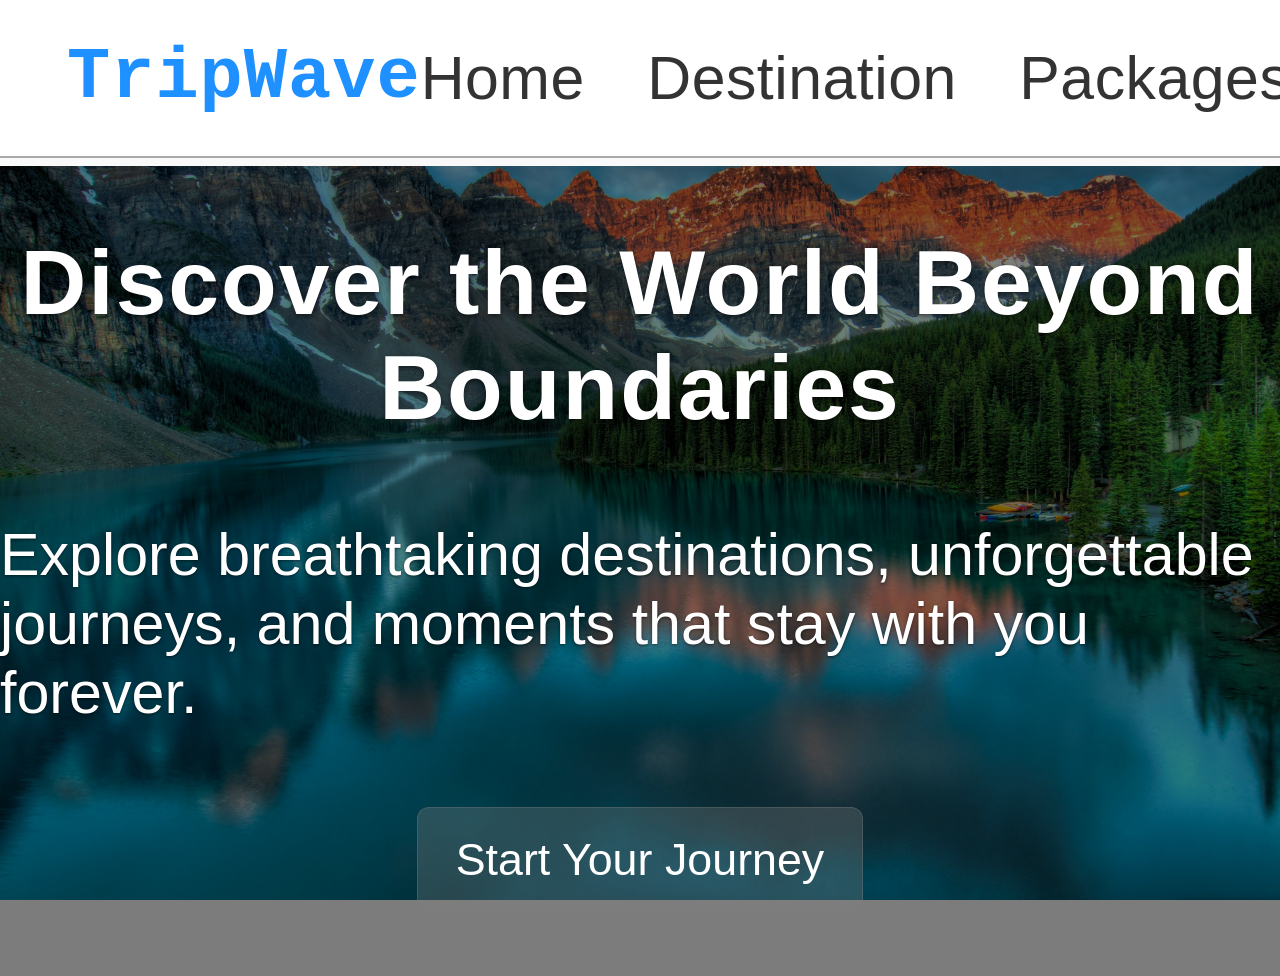
==== index.html @ 829dbd4a "Initial commit" ====
<!DOCTYPE html>
<html lang="en">
<head>

  <meta charset="UTF-8">
  <meta name="viewport" content="width=device-width, initial-scale=1">
  <meta http-equiv="X-UA-Compatible" content="IE=edge">
  <meta name="description" content="TripWave helps you discover beautiful destinations, explore travel packages, and book unforgettable journeys with ease.">
  <meta name="keywords" content="TripWave, travel, destinations, tour packages, book travel, vacation planning">
  <meta name="author" content="TripWave">
  <meta name="robots" content="index, follow">
  <meta property="og:title" content="TripWave - Travel Smarter, Explore More">
  <meta property="og:description" content="Explore destinations, packages, and book your next adventure with TripWave.">
  <meta property="og:type" content="website">
  <meta property="og:url" content="https://www.tripwave.com">
  <meta property="og:image" content="https://www.tripwave.com/assets/og-image.jpg">
  <meta name="twitter:card" content="summary_large_image">
  <meta name="twitter:title" content="TripWave - Discover Your Next Journey">
  <meta name="twitter:description" content="Plan trips, explore destinations, and book travel packages with TripWave.">
  <meta name="twitter:image" content="https://www.tripwave.com/assets/twitter-image.jpg">
  <link rel="preconnect" href="https://fonts.googleapis.com">
  <link rel="preconnect" href="https://fonts.gstatic.com" crossorigin>
  <title>TripWave | Discover Destinations & Travel Packages</title>
  <link rel="stylesheet" href="style.css">
</head>

<body>
  <header class="nav-bar" role="banner">
    <h1 class="logo">TripWave</h1>

    <nav class="nav-right" role="navigation" aria-label="Primary Navigation">
      <ul>
        <li><a href="home.html">Home</a></li>
        <li><a href="destination.html">Destination</a></li>
        <li><a href="packages.html">Packages</a></li>
        <li><a href="contact.html">Contact</a></li>
      </ul>

      <button class="btn" aria-label="Book your travel now">Book Now</button>
    </nav>
  </header>

  <main class="hero-section">
    <section class="hero-content">
        <h2 class="headline">Discover the World Beyond Boundaries</h2>
        <p class="sub-text">Explore breathtaking destinations, unforgettable journeys, and moments that stay with you forever.</p>
        <button class="journey">Start Your Journey</button>
    </section>

  </main>
  <script src="script.js" defer></script>

</body>
</html>
---- style.css ----
* {
  margin: 0;
  padding: 0;
  box-sizing: border-box;
}

body {
  font-family: "Poppins", sans-serif;
  background: #f9f9f9;
  color: #222;
}

.nav-bar {
  position: sticky;
  top: 0;
  width: 100%;
  background: #fff;
  backdrop-filter: blur(10px);
  transition: background 0.3s ease, box-shadow 0.3s ease;
  box-shadow: 0 2px rgba(128, 128, 128, 0.658);
  z-index: 1000;
  display: flex;
  justify-content: space-between;
  align-items: center;
  padding: 1.5rem 5%;
}
.nav-right {
  display: flex;
  align-items: center;
  gap: 2rem;
}

.logo {
  font-size: 4.5rem;
  font-weight: 700;
  color: #1e90ff;
  letter-spacing: 1px;
  display: flex;
  align-items: center;
  height: 100%;
  margin-left: 3px;
  font-family: "Courier New", Courier, monospace;
}

.nav-bar ul {
  list-style: none;
  display: flex;
  align-items: center;
  gap: 3.9rem;
  padding: 1.2rem 0;
}

.nav-bar a {
  text-decoration: none;
  color: #333333;
  font-weight: 500;
  letter-spacing: 0.5px;
  transition: color 0.3s ease, transform 0.3s ease;
  font-size: 3.8rem;
}

.nav-bar a:hover {
  color: #00bfff;
  transform: translateY(-2px);
}

.btn {
  width: 256px;
  height: 105px;
  border-radius: 12px;
  background-color: #ff7a59;
  color: #fff;
  font-weight: 600;
  font-size: 2.8rem;
  border: none;
  cursor: pointer;
}

.hero-section {
  background-image: url("images/background.jpg");
  width: 100%;
  height: 90vh;
  background-repeat: no-repeat;
  background-size: cover;
  margin-top: 10px;
  background-attachment: fixed;
  display: flex;
  align-items: center;
  justify-content: center;
  position: relative;
  color: #fff;
}

.hero-section::before {
  content: "";
  position: absolute;
  top: 0;
  left: 0;
  width: 100%;
  height: 100%;
  background-color: rgba(0, 0, 0, 0.5);
  z-index: 1;
}

.hero-section * {
  position: relative;
  z-index: 2;
}
.hero-content{
    display: flex;
    flex-direction: column;
    align-items: center;
    gap: 80px;
}
.headline {
  font-size: 5.7rem;
  text-align: center;
  font-weight: 700;
  letter-spacing: 2px;
  text-shadow: 0 2px 5px rgba(0, 0, 0, 0.5);
}

.sub-text {
  font-size: 3.7rem;
  text-shadow: 0 1px 3px rgba(0, 0, 0, 0.5);
}

.journey {
  width: 446px;
  height: 105px;
  border-radius: 12px;
  font-size: 2.8rem;
  cursor: pointer;
  background-color: rgba(128, 128, 128, 0.315);
  color: #fff;
  border: 1px solid rgba(128, 128, 128, 0.315);
}
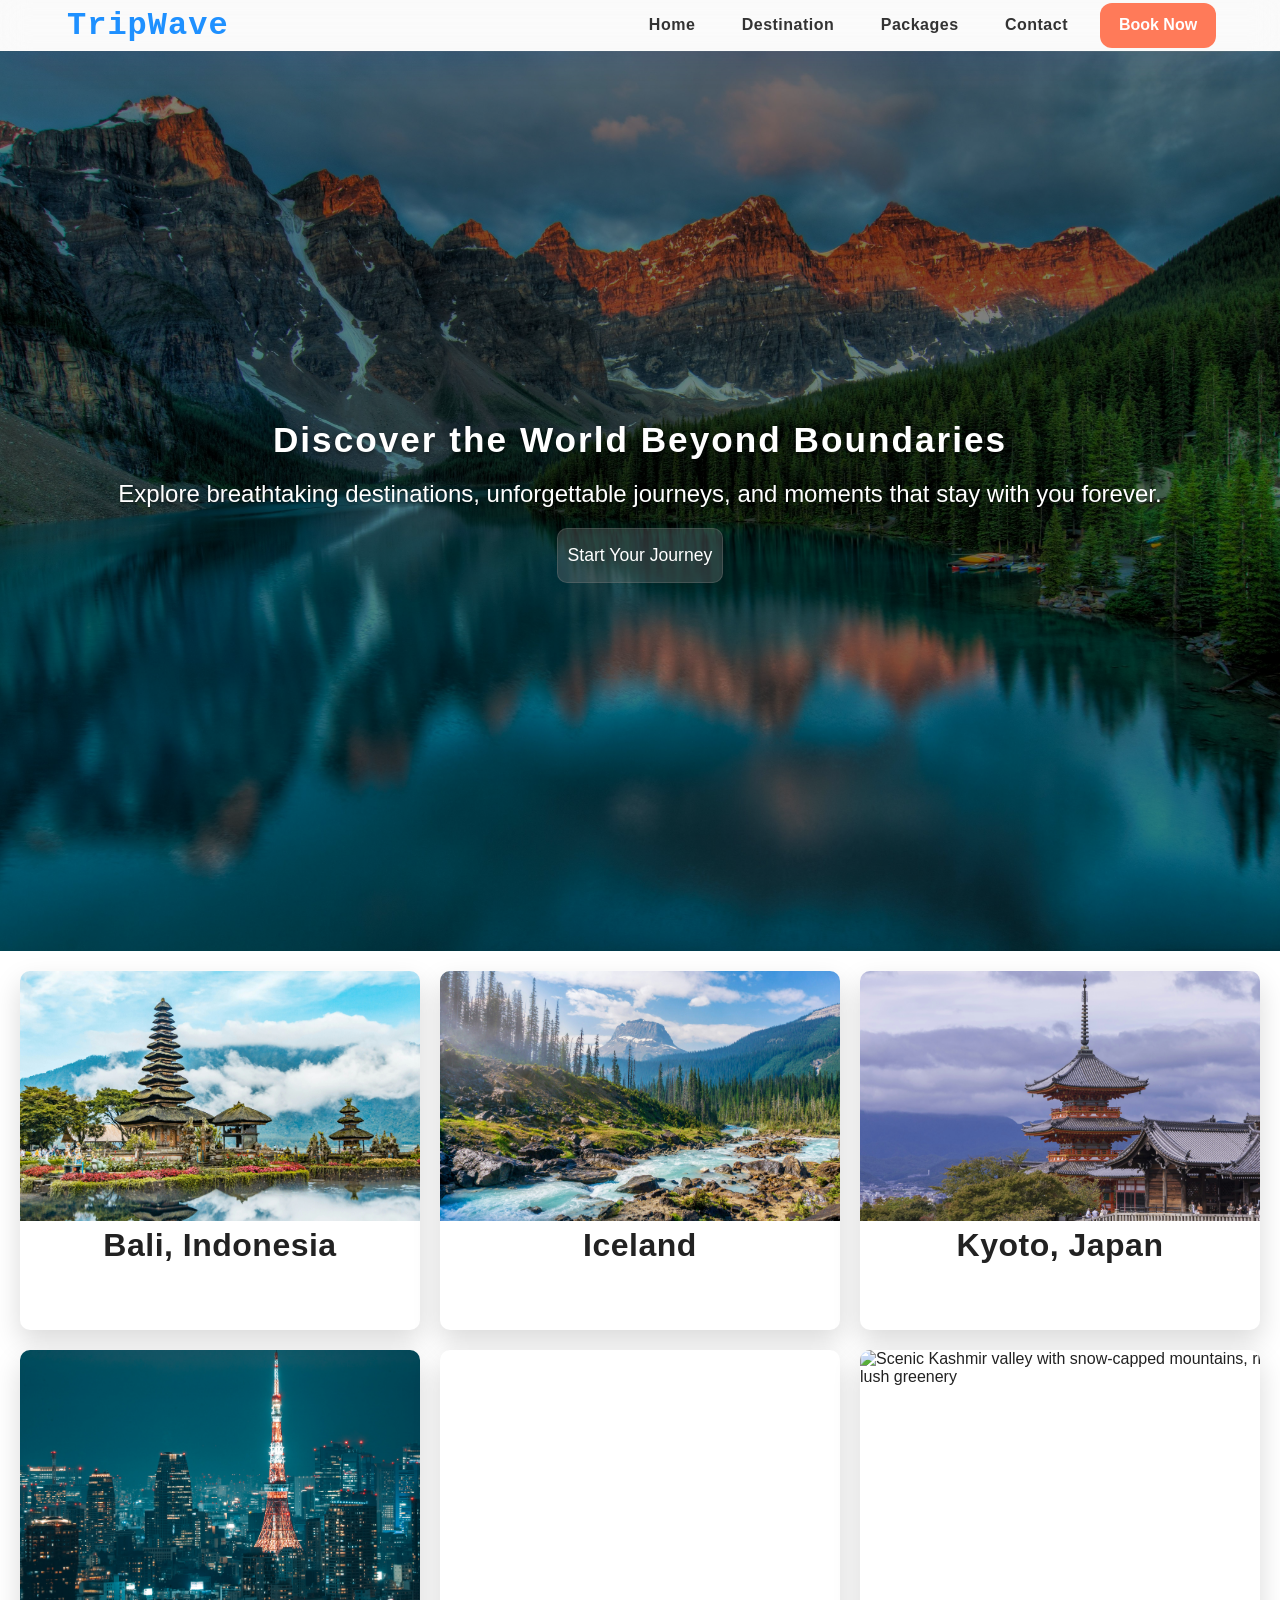
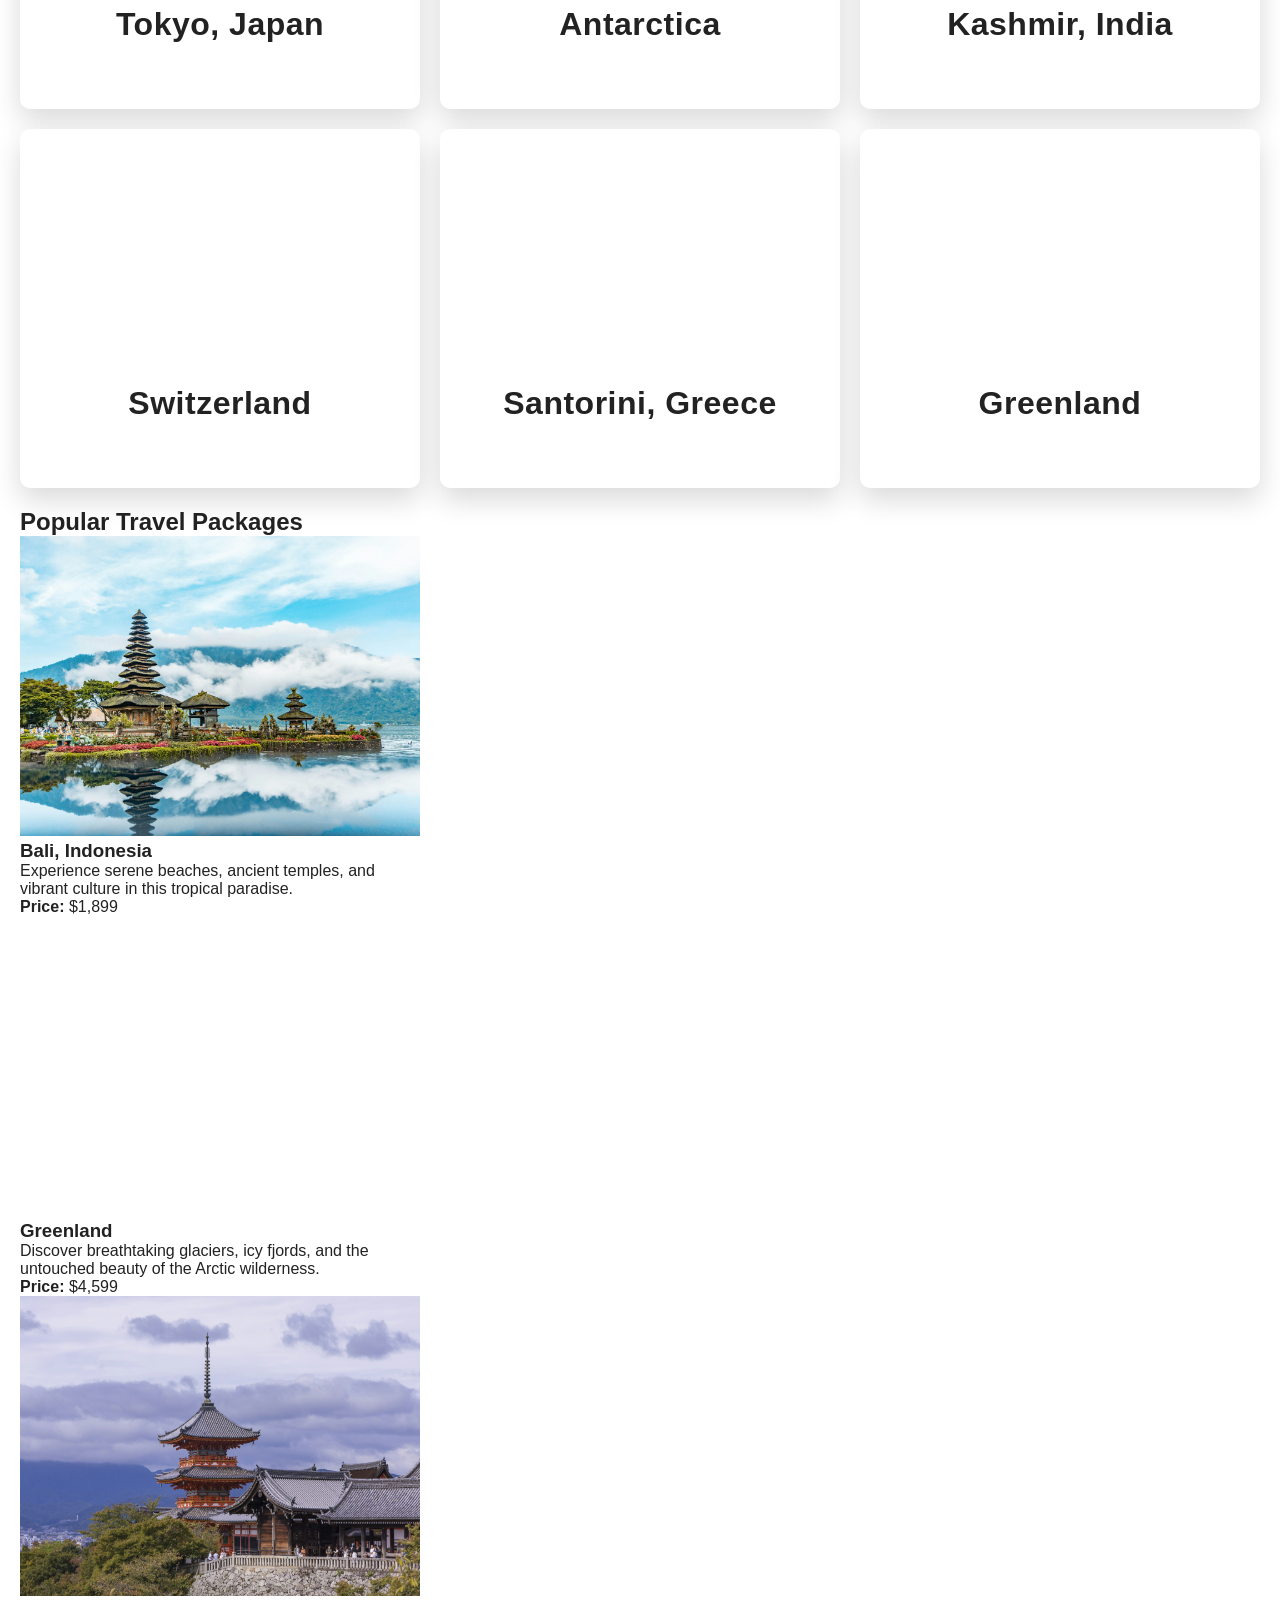
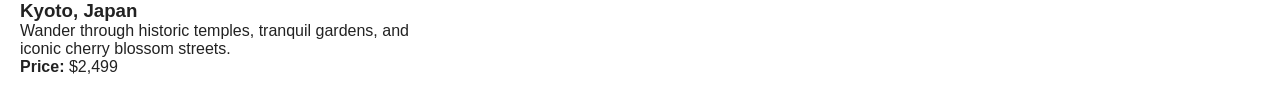
==== commit a56b752c: "Add destination images and styles" ====
--- a/index.html
+++ b/index.html
@@ -1,11 +1,13 @@
 <!DOCTYPE html>
 <html lang="en">
+
 <head>
 
   <meta charset="UTF-8">
   <meta name="viewport" content="width=device-width, initial-scale=1">
   <meta http-equiv="X-UA-Compatible" content="IE=edge">
-  <meta name="description" content="TripWave helps you discover beautiful destinations, explore travel packages, and book unforgettable journeys with ease.">
+  <meta name="description"
+    content="TripWave helps you discover beautiful destinations, explore travel packages, and book unforgettable journeys with ease.">
   <meta name="keywords" content="TripWave, travel, destinations, tour packages, book travel, vacation planning">
   <meta name="author" content="TripWave">
   <meta name="robots" content="index, follow">
@@ -42,13 +44,112 @@
 
   <main class="hero-section">
     <section class="hero-content">
-        <h2 class="headline">Discover the World Beyond Boundaries</h2>
-        <p class="sub-text">Explore breathtaking destinations, unforgettable journeys, and moments that stay with you forever.</p>
-        <button class="journey">Start Your Journey</button>
+      <h2 class="headline">Discover the World Beyond Boundaries</h2>
+      <p class="sub-text">Explore breathtaking destinations, unforgettable journeys, and moments that stay with you
+        forever.</p>
+      <button class="journey">Start Your Journey</button>
+    </section>
+  </main>
+
+  <section class="destination" aria-label="Top travel destinations">
+    <article class="destination-card">
+      <img src="images/bali-temple.jpg" alt="Ancient Balinese temple surrounded by lush greenery in Bali" loading="lazy"
+        decoding="async" width="400" height="300">
+      <h3>Bali, Indonesia</h3>
+    </article>
+
+    <article class="destination-card">
+      <img src="images/iceland.jpg" alt="Snow-covered mountains and icy landscapes in Greenland" loading="lazy"
+        decoding="async" width="400" height="300">
+      <h3>Iceland</h3>
+    </article>
+
+    <article class="destination-card">
+      <img src="images/japan.jpg" alt="Traditional Japanese street with cherry blossom trees" loading="lazy"
+        decoding="async" width="400" height="300">
+      <h3>Kyoto, Japan</h3>
+    </article>
+
+    <article class="destination-card">
+      <img src="images/tokyo.jpg" alt="Tokyo city skyline at night with illuminated skyscrapers" loading="lazy"
+        decoding="async" width="400" height="300">
+      <h3>Tokyo, Japan</h3>
+    </article>
+
+    <article class="destination-card">
+      <img src="images/antarctica.jpg" alt="Snow-covered ice formations and glaciers in Antarctica under a clear sky"
+        loading="lazy" decoding="async" width="400" height="300">
+      <h3>Antarctica</h3>
+    </article>
+
+    <article class="destination-card">
+      <img src="images/kashmir.jpg" alt="Scenic Kashmir valley with snow-capped mountains, rivers, and lush greenery"
+        loading="lazy" decoding="async" width="400" height="300">
+      <h3>Kashmir, India</h3>
+    </article>
+
+    <article class="destination-card">
+      <img src="images/switzerland.jpg"
+        alt="Swiss Alps landscape with snow-covered mountains, green meadows, and alpine houses" loading="lazy"
+        decoding="async" width="400" height="300">
+      <h3>Switzerland</h3>
+    </article>
+
+    <article class="destination-card">
+      <img src="images/santorini.jpg"
+        alt="Whitewashed buildings with blue domes overlooking the sea in Santorini, Greece" loading="lazy"
+        decoding="async" width="400" height="300">
+      <h3>Santorini, Greece</h3>
+    </article>
+
+    <article class="destination-card">
+      <img src="images/greenland.jpg"
+        alt="Whitewashed buildings with blue domes overlooking the sea in Santorini, Greece" loading="lazy"
+        decoding="async" width="400" height="300">
+      <h3>Greenland</h3>
+    </article>
+
+    <section class="package-container" aria-labelledby="package-heading">
+      <h2 class="package-heading">Popular Travel Packages</h2>
+        
+      <div class="package-grid">
+
+        <article class="package-card">
+          <img src="images/bali-temple.jpg" alt="Ancient Balinese temple surrounded by lush greenery in Bali"
+          loading="lazy" decoding="async" width="400" height="300">
+          <h3>Bali, Indonesia</h3>
+          <p>
+            Experience serene beaches, ancient temples, and vibrant culture in this
+            tropical paradise.
+          </p>
+          <p class="package-price"><strong>Price:</strong> $1,899</p>
+        </article>
+        
+        <article class="package-card">
+          <img src="images/greenland.jpg" alt="Snow-covered mountains and icy landscapes in Greenland" loading="lazy"
+          decoding="async" width="400" height="300">
+          <h3>Greenland</h3>
+          <p>
+            Discover breathtaking glaciers, icy fjords, and the untouched beauty of
+            the Arctic wilderness.
+          </p>
+          <p class="package-price"><strong>Price:</strong> $4,599</p>
+        </article>
+        
+        <article class="package-card">
+          <img src="images/japan.jpg" alt="Traditional Japanese street with cherry blossom trees" loading="lazy"
+          decoding="async" width="400" height="300">
+          <h3>Kyoto, Japan</h3>
+          <p>
+            Wander through historic temples, tranquil gardens, and iconic cherry
+            blossom streets.
+          </p>
+          <p class="package-price"><strong>Price:</strong> $2,499</p>
+        </article>
+      </div>
     </section>
 
-  </main>
-  <script src="script.js" defer></script>
+    <script src="script.js" defer></script>
+</body>
 
-</body>
-</html>
+</html>
--- a/style.css
+++ b/style.css
@@ -14,16 +14,19 @@
   position: sticky;
   top: 0;
   width: 100%;
-  background: #fff;
-  backdrop-filter: blur(10px);
-  transition: background 0.3s ease, box-shadow 0.3s ease;
-  box-shadow: 0 2px rgba(128, 128, 128, 0.658);
+  background: rgba(255, 255, 255, 0.18); /* translucent glass */
+  backdrop-filter: blur(14px);
+  -webkit-backdrop-filter: blur(14px); /* Safari support */
+  border-bottom: 1px solid rgba(255, 255, 255, 0.3);
+  box-shadow: 0 8px 32px rgba(31, 38, 135, 0.15);
   z-index: 1000;
   display: flex;
   justify-content: space-between;
   align-items: center;
-  padding: 1.5rem 5%;
+  padding: 0 5%;
+  transition: background 0.3s ease, box-shadow 0.3s ease;
 }
+
 .nav-right {
   display: flex;
   align-items: center;
@@ -31,7 +34,7 @@
 }
 
 .logo {
-  font-size: 4.5rem;
+  font-size: 2rem;
   font-weight: 700;
   color: #1e90ff;
   letter-spacing: 1px;
@@ -46,17 +49,17 @@
   list-style: none;
   display: flex;
   align-items: center;
-  gap: 3.9rem;
-  padding: 1.2rem 0;
+  gap: 2.9rem;
+  padding: 1rem 0;
 }
 
 .nav-bar a {
   text-decoration: none;
   color: #333333;
-  font-weight: 500;
+  font-weight: 600;
   letter-spacing: 0.5px;
   transition: color 0.3s ease, transform 0.3s ease;
-  font-size: 3.8rem;
+  font-size: 1rem;
 }
 
 .nav-bar a:hover {
@@ -65,13 +68,13 @@
 }
 
 .btn {
-  width: 256px;
-  height: 105px;
+  width: 116px;
+  height: 45px;
   border-radius: 12px;
   background-color: #ff7a59;
   color: #fff;
   font-weight: 600;
-  font-size: 2.8rem;
+  font-size: 1rem;
   border: none;
   cursor: pointer;
 }
@@ -79,11 +82,10 @@
 .hero-section {
   background-image: url("images/background.jpg");
   width: 100%;
-  height: 90vh;
+  height: 100vh;
   background-repeat: no-repeat;
   background-size: cover;
-  margin-top: 10px;
-  background-attachment: fixed;
+  background-position: center;
   display: flex;
   align-items: center;
   justify-content: center;
@@ -102,36 +104,93 @@
   z-index: 1;
 }
 
-.hero-section * {
+.hero-content {
+  display: flex;
+  flex-direction: column;
+  align-items: center;
+  gap: 20px;
   position: relative;
   z-index: 2;
 }
-.hero-content{
-    display: flex;
-    flex-direction: column;
-    align-items: center;
-    gap: 80px;
-}
 .headline {
-  font-size: 5.7rem;
+  font-size: 2.2rem;
   text-align: center;
   font-weight: 700;
   letter-spacing: 2px;
   text-shadow: 0 2px 5px rgba(0, 0, 0, 0.5);
+  position: relative;
+  z-index: 2;
 }
 
 .sub-text {
-  font-size: 3.7rem;
+  font-size: 1.5rem;
   text-shadow: 0 1px 3px rgba(0, 0, 0, 0.5);
+  position: relative;
+  z-index: 2;
 }
 
 .journey {
-  width: 446px;
-  height: 105px;
-  border-radius: 12px;
-  font-size: 2.8rem;
+  width: 166px;
+  height: 55px;
+  border-radius: 10px;
+  font-size: 1.1rem;
   cursor: pointer;
   background-color: rgba(128, 128, 128, 0.315);
   color: #fff;
   border: 1px solid rgba(128, 128, 128, 0.315);
+  position: relative;
+  z-index: 2;
 }
+
+.destination {
+  display: grid;
+  grid-template-columns: repeat(3, 1fr);
+  gap: 20px;
+  padding: 20px;
+  background: #ffffff;
+}
+
+.destination-card {
+  display: grid;
+  grid-template-rows: 180px auto 50px;
+  border-radius: 10px;
+  overflow: hidden;
+  background: #fff;
+  box-shadow: 0 12px 28px rgba(0, 0, 0, 0.15);
+  transition: transform 0.4s ease, box-shadow 0.4s ease;
+}
+
+.destination-card img {
+  width: 120%;
+  height: 250px;
+  object-fit: cover;
+  display: block;
+}
+
+.destination-card h3 {
+  padding: 1rem;
+  margin-top: 60px;
+  font-size: 2rem;
+  text-align: center;
+  color: #222;
+  letter-spacing: 0.5px;
+}
+
+.destination-card:hover {
+  transform: translateY(-8px);
+  box-shadow: 0 20px 40px rgba(0, 0, 0, 0.25);
+}
+
+.fade-element{
+  opacity: 0;
+  transition: opacity 0.5s ease-in-out;
+}
+.fade-element .visible{
+  opacity: 1;
+}
+/* Accessibility: reduced motion */
+@media (prefers-reduced-motion: reduce) {
+  .destination-card {
+    transition: none;
+  }
+}
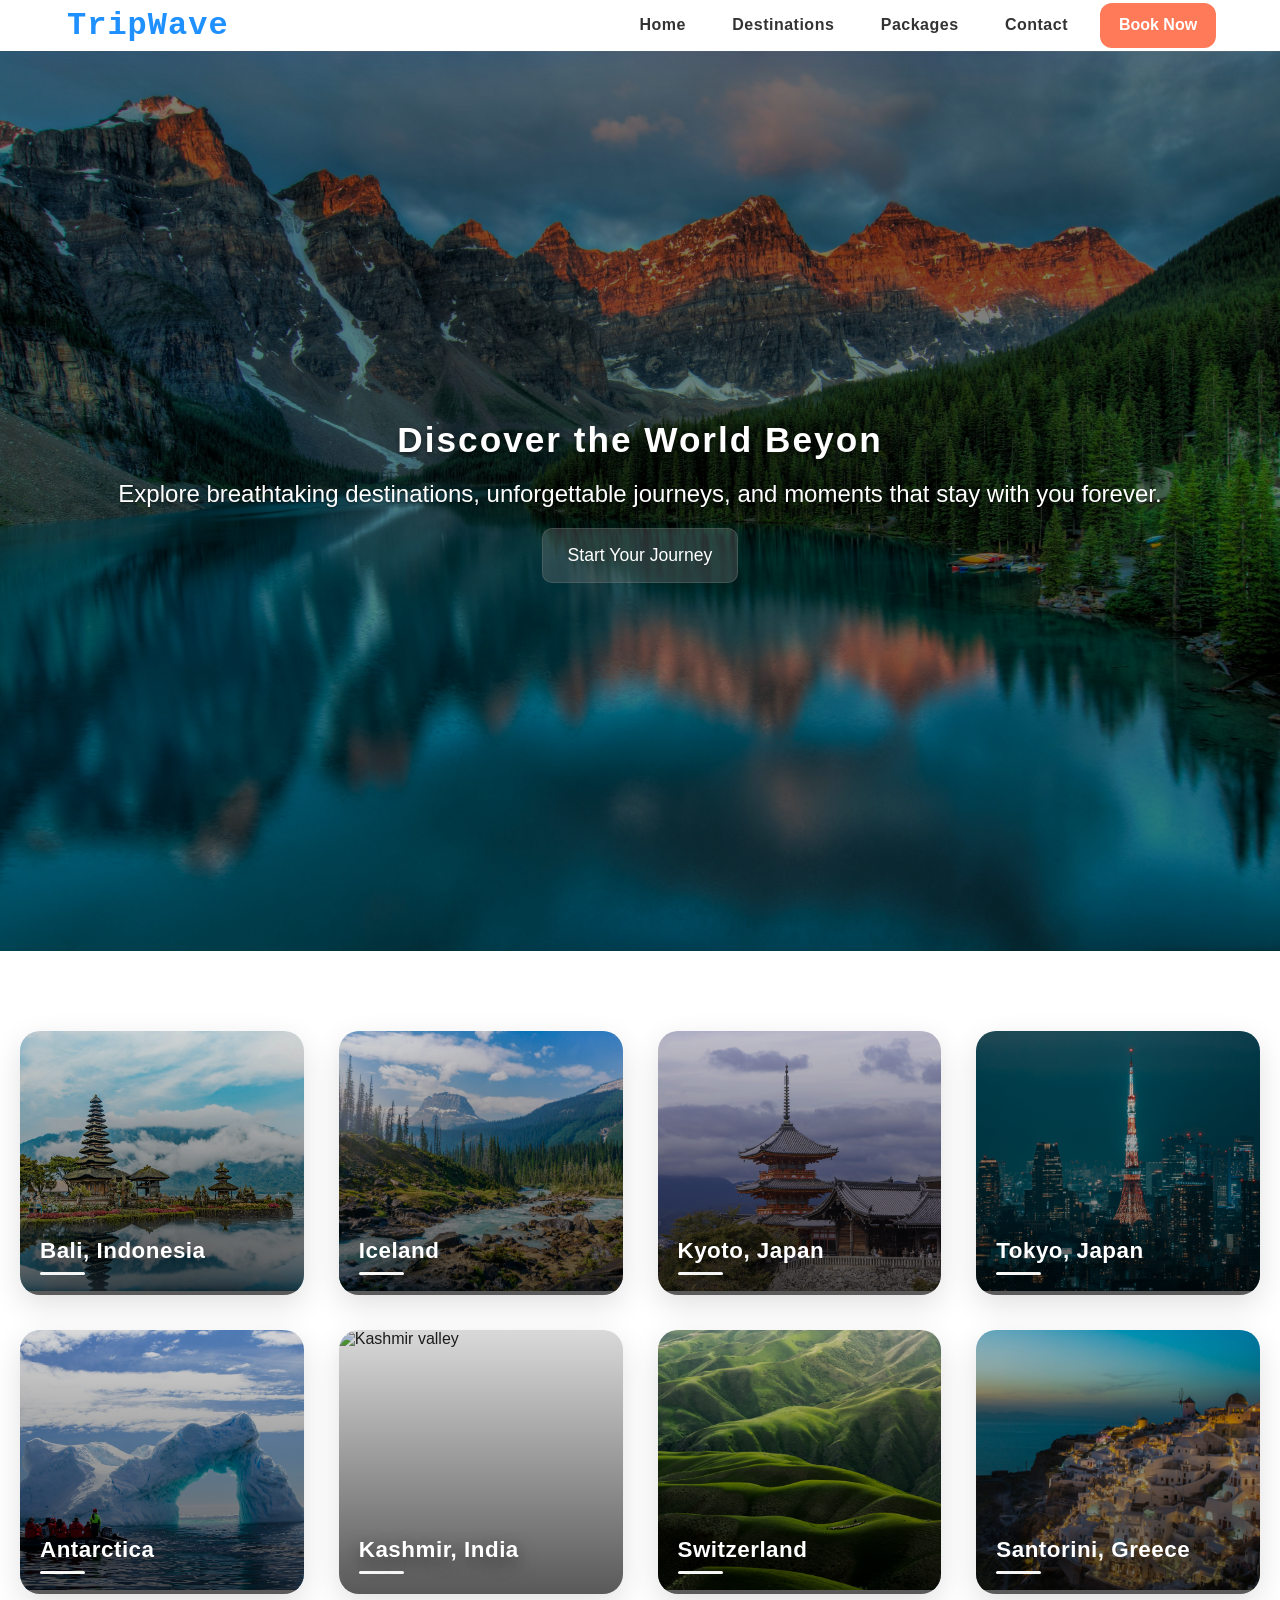
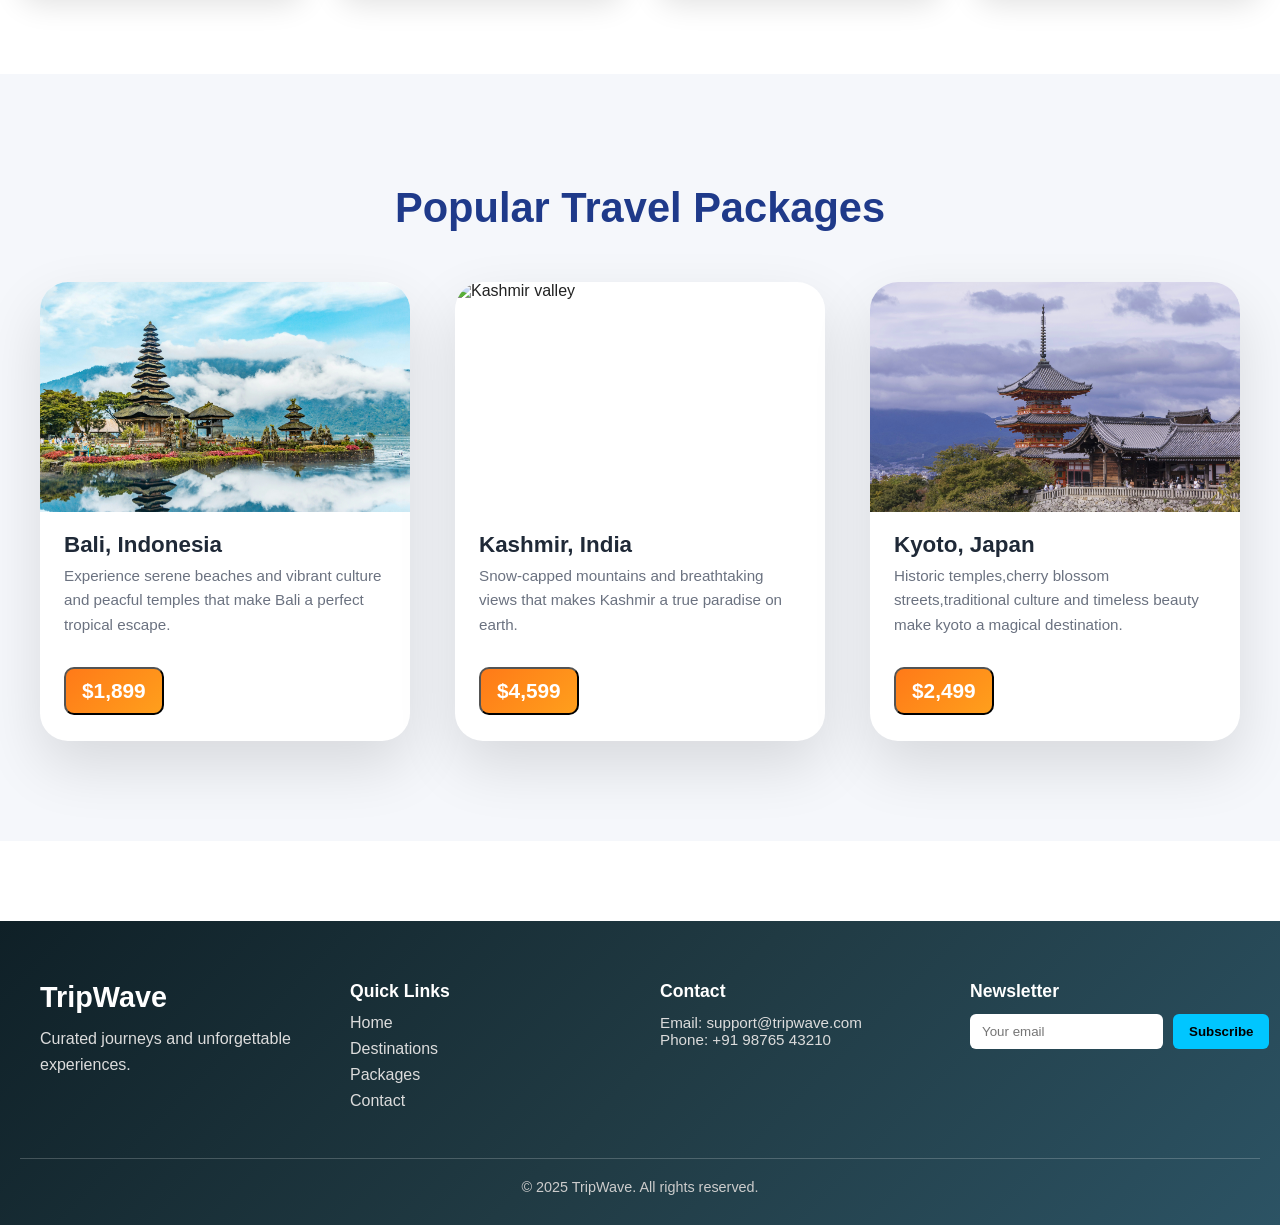
==== commit 8c602df6: "Home page is completed" ====
--- a/index.html
+++ b/index.html
@@ -1,155 +1,172 @@
 <!DOCTYPE html>
 <html lang="en">
-
 <head>
-
   <meta charset="UTF-8">
   <meta name="viewport" content="width=device-width, initial-scale=1">
-  <meta http-equiv="X-UA-Compatible" content="IE=edge">
-  <meta name="description"
-    content="TripWave helps you discover beautiful destinations, explore travel packages, and book unforgettable journeys with ease.">
-  <meta name="keywords" content="TripWave, travel, destinations, tour packages, book travel, vacation planning">
+
+  <!-- SEO -->
+  <meta name="description" content="TripWave helps you discover beautiful destinations, explore travel packages, and book unforgettable journeys with ease.">
+  <meta name="keywords" content="TripWave, travel, destinations, tour packages, vacation planning">
   <meta name="author" content="TripWave">
-  <meta name="robots" content="index, follow">
+
+  <!-- Social -->
   <meta property="og:title" content="TripWave - Travel Smarter, Explore More">
-  <meta property="og:description" content="Explore destinations, packages, and book your next adventure with TripWave.">
+  <meta property="og:description" content="Explore destinations and book your next adventure with TripWave.">
   <meta property="og:type" content="website">
-  <meta property="og:url" content="https://www.tripwave.com">
-  <meta property="og:image" content="https://www.tripwave.com/assets/og-image.jpg">
-  <meta name="twitter:card" content="summary_large_image">
-  <meta name="twitter:title" content="TripWave - Discover Your Next Journey">
-  <meta name="twitter:description" content="Plan trips, explore destinations, and book travel packages with TripWave.">
-  <meta name="twitter:image" content="https://www.tripwave.com/assets/twitter-image.jpg">
-  <link rel="preconnect" href="https://fonts.googleapis.com">
-  <link rel="preconnect" href="https://fonts.gstatic.com" crossorigin>
-  <title>TripWave | Discover Destinations & Travel Packages</title>
+
+  <!-- Hero preload -->
+  <link rel="preload" as="image" href="images/background.jpg" fetchpriority="high">
+
+  <title>TripWave | Discover Destinations</title>
   <link rel="stylesheet" href="style.css">
 </head>
 
 <body>
-  <header class="nav-bar" role="banner">
-    <h1 class="logo">TripWave</h1>
 
-    <nav class="nav-right" role="navigation" aria-label="Primary Navigation">
-      <ul>
-        <li><a href="home.html">Home</a></li>
-        <li><a href="destination.html">Destination</a></li>
-        <li><a href="packages.html">Packages</a></li>
-        <li><a href="contact.html">Contact</a></li>
-      </ul>
+<!-- ================= Header ================= -->
+<header class="nav-bar" role="banner">
+  <h1 class="logo">TripWave</h1>
 
-      <button class="btn" aria-label="Book your travel now">Book Now</button>
-    </nav>
-  </header>
+  <nav class="nav-right" aria-label="Primary Navigation">
+    <ul>
+      <li><a href="home.html">Home</a></li>
+      <li><a href="destination.html">Destinations</a></li>
+      <li><a href="packages.html">Packages</a></li>
+      <li><a href="contact.html">Contact</a></li>
+    </ul>
+    <button class="btn">Book Now</button>
+  </nav>
+</header>
 
-  <main class="hero-section">
-    <section class="hero-content">
-      <h2 class="headline">Discover the World Beyond Boundaries</h2>
-      <p class="sub-text">Explore breathtaking destinations, unforgettable journeys, and moments that stay with you
-        forever.</p>
-      <button class="journey">Start Your Journey</button>
-    </section>
-  </main>
+<main>
 
-  <section class="destination" aria-label="Top travel destinations">
+<!-- ================= Hero ================= -->
+<section class="hero-section">
+  <div class="hero-content">
+    <h2 class="headline"></h2>
+    <p class="sub-text">
+      Explore breathtaking destinations, unforgettable journeys, and moments that stay with you forever.
+    </p>
+    <button class="journey">Start Your Journey</button>
+  </div>
+</section>
+
+<!-- ================= Destinations ================= -->
+<section class="destination-section" aria-label="Top travel destinations">
+
+  <div class="destination">
     <article class="destination-card">
-      <img src="images/bali-temple.jpg" alt="Ancient Balinese temple surrounded by lush greenery in Bali" loading="lazy"
-        decoding="async" width="400" height="300">
+      <img src="images/bali-temple.jpg" alt="Balinese temple in Bali" loading="lazy">
       <h3>Bali, Indonesia</h3>
     </article>
 
     <article class="destination-card">
-      <img src="images/iceland.jpg" alt="Snow-covered mountains and icy landscapes in Greenland" loading="lazy"
-        decoding="async" width="400" height="300">
+      <img src="images/iceland.jpg" alt="Iceland snowy mountains" loading="lazy">
       <h3>Iceland</h3>
     </article>
 
     <article class="destination-card">
-      <img src="images/japan.jpg" alt="Traditional Japanese street with cherry blossom trees" loading="lazy"
-        decoding="async" width="400" height="300">
+      <img src="images/japan.jpg" alt="Kyoto cherry blossom street" loading="lazy">
       <h3>Kyoto, Japan</h3>
     </article>
 
     <article class="destination-card">
-      <img src="images/tokyo.jpg" alt="Tokyo city skyline at night with illuminated skyscrapers" loading="lazy"
-        decoding="async" width="400" height="300">
+      <img src="images/tokyo.jpg" alt="Tokyo city skyline" loading="lazy">
       <h3>Tokyo, Japan</h3>
     </article>
 
     <article class="destination-card">
-      <img src="images/antarctica.jpg" alt="Snow-covered ice formations and glaciers in Antarctica under a clear sky"
-        loading="lazy" decoding="async" width="400" height="300">
+      <img src="images/antarctica.jpg" alt="Antarctica glaciers" loading="lazy">
       <h3>Antarctica</h3>
     </article>
 
     <article class="destination-card">
-      <img src="images/kashmir.jpg" alt="Scenic Kashmir valley with snow-capped mountains, rivers, and lush greenery"
-        loading="lazy" decoding="async" width="400" height="300">
+      <img src="images/kashmir.jpg" alt="Kashmir valley" loading="lazy">
       <h3>Kashmir, India</h3>
     </article>
 
     <article class="destination-card">
-      <img src="images/switzerland.jpg"
-        alt="Swiss Alps landscape with snow-covered mountains, green meadows, and alpine houses" loading="lazy"
-        decoding="async" width="400" height="300">
+      <img src="images/switzerland.jpg" alt="Swiss Alps" loading="lazy">
       <h3>Switzerland</h3>
     </article>
 
     <article class="destination-card">
-      <img src="images/santorini.jpg"
-        alt="Whitewashed buildings with blue domes overlooking the sea in Santorini, Greece" loading="lazy"
-        decoding="async" width="400" height="300">
+      <img src="images/santorini.jpg" alt="Santorini blue domes" loading="lazy">
       <h3>Santorini, Greece</h3>
     </article>
+  </div>
+</section>
 
-    <article class="destination-card">
-      <img src="images/greenland.jpg"
-        alt="Whitewashed buildings with blue domes overlooking the sea in Santorini, Greece" loading="lazy"
-        decoding="async" width="400" height="300">
-      <h3>Greenland</h3>
+<!-- ================= Packages ================= -->
+<section class="package-container" aria-labelledby="package-heading">
+  <h2 id="package-heading" class="package-heading">Popular Travel Packages</h2>
+
+  <div class="package-grid">
+    <article class="package-card">
+      <img src="images/bali-temple.jpg" alt="Bali temple" loading="lazy">
+      <h3>Bali, Indonesia</h3>
+      <p>Experience serene beaches and vibrant culture and peacful temples that make Bali a perfect tropical escape.</p>
+      <button class="package-price">$1,899</button>
     </article>
 
-    <section class="package-container" aria-labelledby="package-heading">
-      <h2 class="package-heading">Popular Travel Packages</h2>
-        
-      <div class="package-grid">
+    <article class="package-card">
+      <img src="images/kashmir.jpg" alt="Kashmir valley" loading="lazy">
+      <h3>Kashmir, India</h3>
+      <p>Snow-capped mountains and breathtaking views that makes Kashmir a true paradise on earth.</p>
+      <button class="package-price">$4,599</button>
+    </article>
 
-        <article class="package-card">
-          <img src="images/bali-temple.jpg" alt="Ancient Balinese temple surrounded by lush greenery in Bali"
-          loading="lazy" decoding="async" width="400" height="300">
-          <h3>Bali, Indonesia</h3>
-          <p>
-            Experience serene beaches, ancient temples, and vibrant culture in this
-            tropical paradise.
-          </p>
-          <p class="package-price"><strong>Price:</strong> $1,899</p>
-        </article>
-        
-        <article class="package-card">
-          <img src="images/greenland.jpg" alt="Snow-covered mountains and icy landscapes in Greenland" loading="lazy"
-          decoding="async" width="400" height="300">
-          <h3>Greenland</h3>
-          <p>
-            Discover breathtaking glaciers, icy fjords, and the untouched beauty of
-            the Arctic wilderness.
-          </p>
-          <p class="package-price"><strong>Price:</strong> $4,599</p>
-        </article>
-        
-        <article class="package-card">
-          <img src="images/japan.jpg" alt="Traditional Japanese street with cherry blossom trees" loading="lazy"
-          decoding="async" width="400" height="300">
-          <h3>Kyoto, Japan</h3>
-          <p>
-            Wander through historic temples, tranquil gardens, and iconic cherry
-            blossom streets.
-          </p>
-          <p class="package-price"><strong>Price:</strong> $2,499</p>
-        </article>
-      </div>
-    </section>
+    <article class="package-card">
+      <img src="images/japan.jpg" alt="Kyoto street" loading="lazy">
+      <h3>Kyoto, Japan</h3>
+      <p>Historic temples,cherry blossom streets,traditional culture and timeless beauty make kyoto a magical destination.</p>
+      <button class="package-price">$2,499</button>
+    </article>
+  </div>
+</section>
 
-    <script src="script.js" defer></script>
+</main>
+
+<!-- ================= Footer ================= -->
+<footer class="contact">
+  <div class="footer-container">
+
+    <div class="footer-brand">
+      <h2>TripWave</h2>
+      <p>Curated journeys and unforgettable experiences.</p>
+    </div>
+
+    <nav class="footer-links" aria-label="Footer Navigation">
+      <h3>Quick Links</h3>
+      <ul>
+        <li><a href="#">Home</a></li>
+        <li><a href="#">Destinations</a></li>
+        <li><a href="#">Packages</a></li>
+        <li><a href="#">Contact</a></li>
+      </ul>
+    </nav>
+
+    <div class="footer-contact">
+      <h3>Contact</h3>
+      <p>Email: support@tripwave.com</p>
+      <p>Phone: +91 98765 43210</p>
+    </div>
+
+    <div class="footer-newsletter">
+      <h3>Newsletter</h3>
+      <form>
+        <input type="email" placeholder="Your email" required>
+        <button type="submit">Subscribe</button>
+      </form>
+    </div>
+
+  </div>
+
+  <div class="footer-bottom">
+    <p>© 2025 TripWave. All rights reserved.</p>
+  </div>
+</footer>
+
+<script src="script.js" defer></script>
 </body>
-
-</html>+</html>
--- a/style.css
+++ b/style.css
@@ -3,10 +3,12 @@
   padding: 0;
   box-sizing: border-box;
 }
+html{
+  scroll-behavior: smooth;
+}
 
 body {
   font-family: "Poppins", sans-serif;
-  background: #f9f9f9;
   color: #222;
 }
 
@@ -14,9 +16,9 @@
   position: sticky;
   top: 0;
   width: 100%;
-  background: rgba(255, 255, 255, 0.18); /* translucent glass */
-  backdrop-filter: blur(14px);
-  -webkit-backdrop-filter: blur(14px); /* Safari support */
+  background: rgba(255, 255, 255, 0.15); 
+  backdrop-filter: blur(10px);
+  -webkit-backdrop-filter: blur(10px);
   border-bottom: 1px solid rgba(255, 255, 255, 0.3);
   box-shadow: 0 8px 32px rgba(31, 38, 135, 0.15);
   z-index: 1000;
@@ -130,7 +132,7 @@
 }
 
 .journey {
-  width: 166px;
+  width: 196px;
   height: 55px;
   border-radius: 10px;
   font-size: 1.1rem;
@@ -141,56 +143,314 @@
   position: relative;
   z-index: 2;
 }
-
+/* Destination Section */
 .destination {
+  padding: 80px 20px;
+  max-width: 1300px;
+  margin: auto;
   display: grid;
-  grid-template-columns: repeat(3, 1fr);
-  gap: 20px;
-  padding: 20px;
+  grid-template-columns: repeat(auto-fit, minmax(280px, 1fr));
+  gap: 35px;
+}
+
+/* Destination Card */
+.destination-card {
+  position: relative;
+  border-radius: 20px;
+  overflow: hidden;
+  cursor: pointer;
+  box-shadow: 0 10px 30px rgba(0, 0, 0, 0.12);
+  transition: transform 0.4s ease, box-shadow 0.4s ease;
+}
+
+/* Lift on hover */
+.destination-card:hover {
+  transform: translateY(-8px);
+  box-shadow: 0 22px 55px rgba(0, 0, 0, 0.2);
+}
+
+/* Image */
+.destination-card img {
+  width: 100%;
+  height: 260px;
+  object-fit: cover;
+  transition: transform 0.6s ease;
+}
+
+/* Image zoom */
+.destination-card:hover img {
+  transform: scale(1.12);
+}
+
+/* Gradient overlay */
+.destination-card::after {
+  content: "";
+  position: absolute;
+  inset: 0;
+  background: linear-gradient(to top, rgba(0, 0, 0, 0.65), rgba(0, 0, 0, 0.15));
+}
+
+/* Destination name overlay */
+.destination-card h3 {
+  position: absolute;
+  bottom: 20px;
+  left: 20px;
+  z-index: 2;
+  color: #ffffff;
+  font-size: 1.4rem;
+  font-weight: 700;
+  letter-spacing: 0.5px;
+  text-shadow: 0 6px 18px rgba(0, 0, 0, 0.6);
+}
+
+/* Accent underline */
+.destination-card h3::after {
+  content: "";
+  display: block;
+  width: 45px;
+  height: 3px;
   background: #ffffff;
-}
-
-.destination-card {
+  margin-top: 8px;
+  border-radius: 2px;
+}
+
+/* Package Section */
+.package-container {
+  padding: 80px 20px;
+  background: #f7f9fc;
+}
+
+.package-heading {
+  text-align: center;
+  font-size: 2.4rem;
+  font-weight: 700;
+  margin-bottom: 50px;
+  color: #1f2937;
+}
+
+/* Grid */
+.package-grid {
   display: grid;
-  grid-template-rows: 180px auto 50px;
-  border-radius: 10px;
+  grid-template-columns: repeat(auto-fit, minmax(320px, 1fr));
+  gap: 36px;
+  max-width: 1280px;
+  margin: auto;
+}
+
+/* Card */
+.package-card {
+  background: #ffffff;
+  border-radius: 18px;
   overflow: hidden;
-  background: #fff;
-  box-shadow: 0 12px 28px rgba(0, 0, 0, 0.15);
-  transition: transform 0.4s ease, box-shadow 0.4s ease;
-}
-
-.destination-card img {
-  width: 120%;
-  height: 250px;
+  box-shadow: 0 8px 24px rgba(0, 0, 0, 0.08);
+  transition: transform 0.3s ease, box-shadow 0.3s ease;
+  will-change: transform;
+}
+
+/* Hover (GPU-friendly) */
+.package-card:hover {
+  transform: translateY(-8px);
+  box-shadow: 0 16px 40px rgba(0, 0, 0, 0.12);
+}
+
+/* Image */
+.package-card img {
+  width: 100%;
+  height: 260px;
   object-fit: cover;
   display: block;
 }
 
-.destination-card h3 {
-  padding: 1rem;
-  margin-top: 60px;
-  font-size: 2rem;
+/* Content */
+.package-card h3 {
+  font-size: 1.45rem;
+  margin: 20px 22px 10px;
+  color: #111827;
+}
+
+.package-card p {
+  margin: 0 22px 14px;
+  font-size: 1rem;
+  color: #4b5563;
+  line-height: 1.6;
+}
+
+/* Package Section */
+
+.package-container {
+  padding: 100px 20px;
+  background: #f5f7fb;
+}
+
+.package-heading {
   text-align: center;
-  color: #222;
-  letter-spacing: 0.5px;
-}
-
-.destination-card:hover {
-  transform: translateY(-8px);
-  box-shadow: 0 20px 40px rgba(0, 0, 0, 0.25);
-}
-
-.fade-element{
-  opacity: 0;
-  transition: opacity 0.5s ease-in-out;
-}
-.fade-element .visible{
-  opacity: 1;
-}
-/* Accessibility: reduced motion */
-@media (prefers-reduced-motion: reduce) {
-  .destination-card {
-    transition: none;
+  font-size: 2.6rem;
+  font-weight: 800;
+  color: #1f3a8a;
+  margin-top: 10px;
+  margin-bottom: 50px;
+}
+
+/* Grid */
+.package-grid {
+  max-width: 1200px;
+  margin: auto;
+  display: grid;
+  grid-template-columns: repeat(auto-fit, minmax(320px, 1fr));
+  gap: 45px;
+}
+
+/* Card */
+.package-card {
+  background: #ffffff;
+  border-radius: 28px;
+  overflow: hidden;
+  box-shadow: 0 25px 60px rgba(0, 0, 0, 0.12);
+  transition: transform 0.35s ease, box-shadow 0.35s ease;
+}
+
+.package-card:hover {
+  transform: translateY(-12px);
+  box-shadow: 0 40px 80px rgba(0, 0, 0, 0.18);
+}
+
+/* Image Wrapper */
+.package-card img {
+  width: 100%;
+  height: 230px;
+  object-fit: cover;
+  display: block;
+}
+
+/* Content */
+.package-card h3 {
+  font-size: 1.4rem;
+  font-weight: 700;
+  margin: 20px 24px 6px;
+  color: #1f2937;
+}
+
+.package-card p {
+  margin: 0 24px 12px;
+  font-size: 0.95rem;
+  color: #6b7280;
+  line-height: 1.6;
+}
+
+/* Price Badge */
+.package-price {
+  margin: 18px 24px 26px;
+  font-size: 1.3rem;
+  font-weight: 600;
+  color: #ffffff;
+  background: linear-gradient(135deg, #ff7a18, #ff9f1c);
+  padding: 10px 16px;
+  border-radius: 10px;
+  cursor: pointer;
+}
+
+/* ================= Footer ================= */
+
+.contact {
+  background: linear-gradient(135deg, #0f2027, #203a43, #2c5364);
+  color: #ffffff;
+  padding: 60px 20px 30px;
+  margin-top: 80px;
+}
+
+.footer-container {
+  max-width: 1200px;
+  margin: auto;
+  display: grid;
+  grid-template-columns: repeat(auto-fit, minmax(220px, 1fr));
+  gap: 40px;
+}
+
+.footer-brand h2 {
+  font-size: 1.8rem;
+  margin-bottom: 12px;
+}
+
+.footer-brand p {
+  line-height: 1.6;
+  color: #dcdcdc;
+}
+
+.footer-links h3,
+.footer-contact h3,
+.footer-newsletter h3 {
+  margin-bottom: 12px;
+  font-size: 1.1rem;
+}
+
+.footer-links ul {
+  list-style: none;
+  padding: 0;
+}
+
+.footer-links li {
+  margin-bottom: 8px;
+}
+
+.footer-links a {
+  color: #dcdcdc;
+  text-decoration: none;
+  transition: color 0.3s ease;
+}
+
+.footer-links a:hover {
+  color: #00c6ff;
+}
+
+.footer-contact p,
+.footer-contact a {
+  color: #dcdcdc;
+  font-size: 0.95rem;
+  text-decoration: none;
+}
+
+.footer-newsletter form {
+  display: flex;
+  gap: 10px;
+  margin-top: 10px;
+}
+
+.footer-newsletter input {
+  flex: 1;
+  padding: 10px 12px;
+  border-radius: 6px;
+  border: none;
+  outline: none;
+}
+
+.footer-newsletter button {
+  padding: 10px 16px;
+  border: none;
+  border-radius: 6px;
+  background: #00c6ff;
+  color: #000;
+  cursor: pointer;
+  font-weight: 600;
+  transition: background 0.3s ease;
+}
+
+.footer-newsletter button:hover {
+  background: #00a3d9;
+}
+
+/* Bottom bar */
+.footer-bottom {
+  text-align: center;
+  margin-top: 40px;
+  border-top: 1px solid rgba(255, 255, 255, 0.2);
+  padding-top: 20px;
+  font-size: 0.9rem;
+  color: #cccccc;
+}
+
+/* Responsive */
+@media (max-width: 600px) {
+  .footer-newsletter form {
+    flex-direction: column;
   }
 }
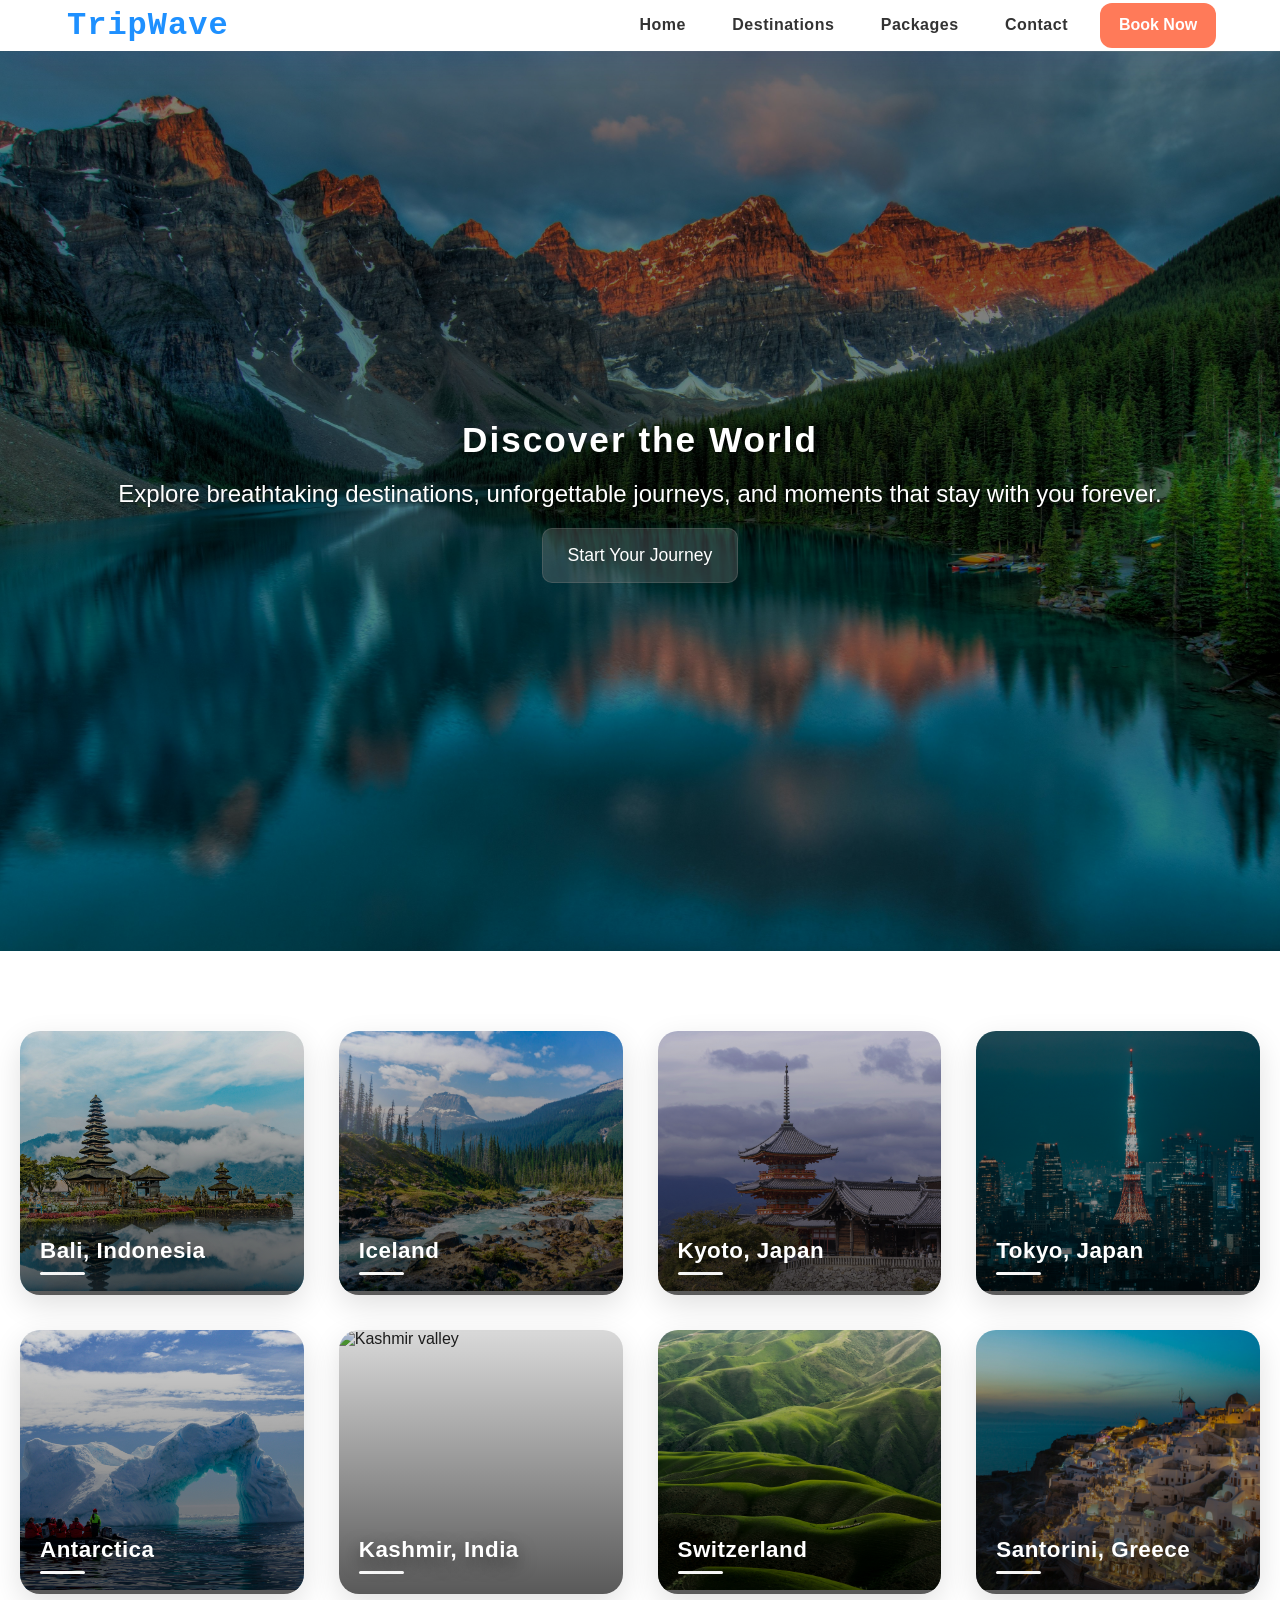
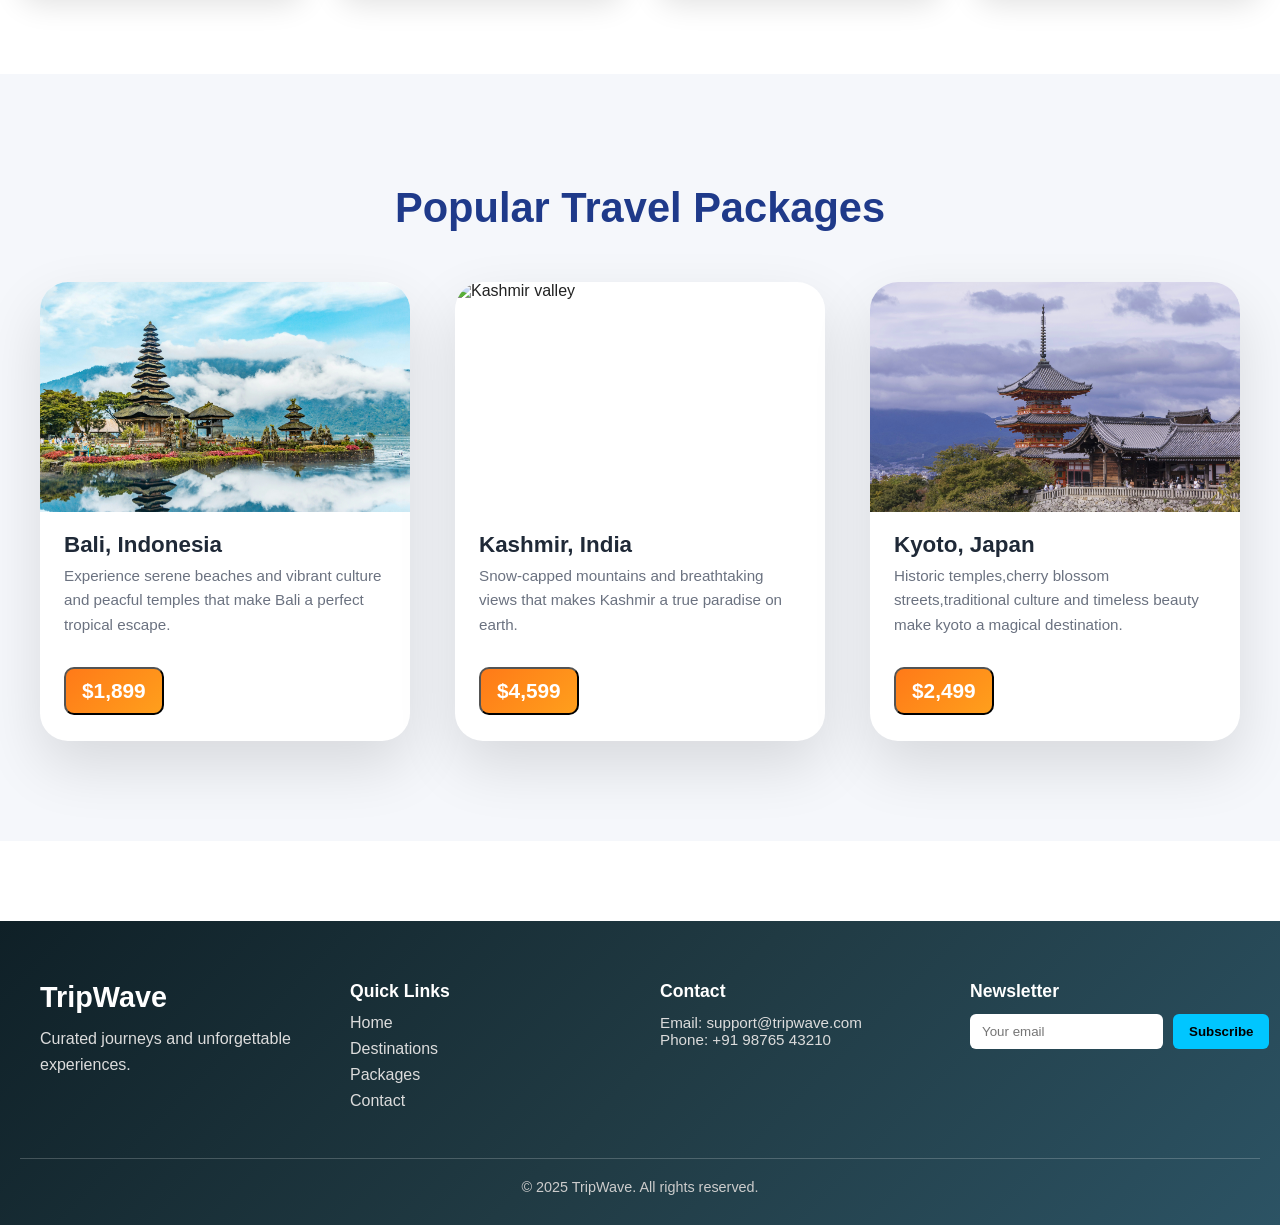
==== commit 463b1b4d: "Add destination page" ====
--- a/index.html
+++ b/index.html
@@ -16,13 +16,11 @@
 
   <!-- Hero preload -->
   <link rel="preload" as="image" href="images/background.jpg" fetchpriority="high">
-
   <title>TripWave | Discover Destinations</title>
   <link rel="stylesheet" href="style.css">
 </head>
 
 <body>
-
 <!-- ================= Header ================= -->
 <header class="nav-bar" role="banner">
   <h1 class="logo">TripWave</h1>
@@ -30,7 +28,7 @@
   <nav class="nav-right" aria-label="Primary Navigation">
     <ul>
       <li><a href="home.html">Home</a></li>
-      <li><a href="destination.html">Destinations</a></li>
+      <li><a href="/destinations/index.html">Destinations</a></li>
       <li><a href="packages.html">Packages</a></li>
       <li><a href="contact.html">Contact</a></li>
     </ul>
@@ -39,7 +37,6 @@
 </header>
 
 <main>
-
 <!-- ================= Hero ================= -->
 <section class="hero-section">
   <div class="hero-content">
@@ -140,7 +137,7 @@
       <h3>Quick Links</h3>
       <ul>
         <li><a href="#">Home</a></li>
-        <li><a href="#">Destinations</a></li>
+        <li><a href="/destinations/index.html">Destinations</a></li>
         <li><a href="#">Packages</a></li>
         <li><a href="#">Contact</a></li>
       </ul>
